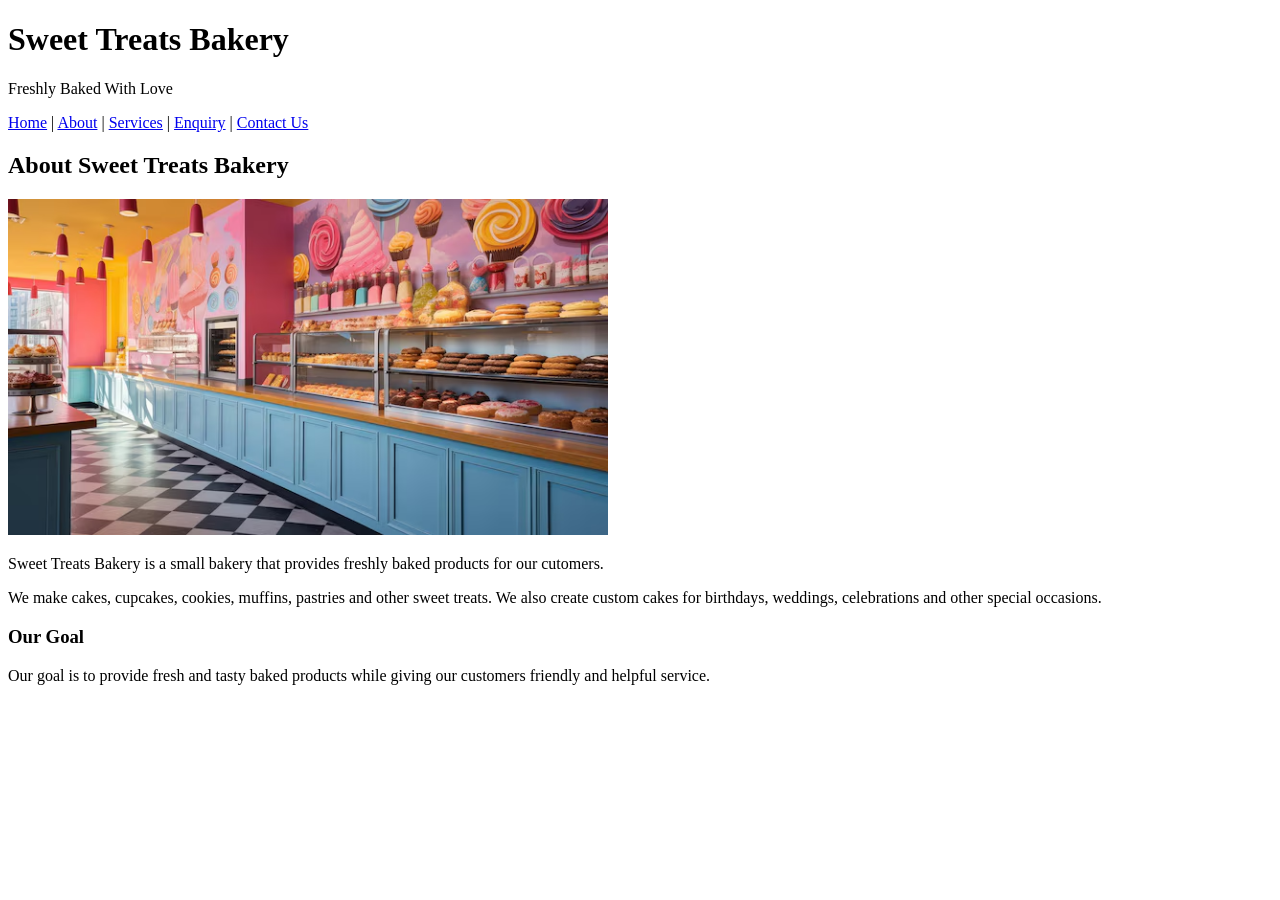
==== About.html @ 43e322ae "Add files via upload" ====
<!DOCTYPE html>
<html>

<head>
	<title> About Us - Sweet Treats Bakery </title>
</head>

<body> 

	<header>
		<h1> Sweet Treats Bakery </h1>
		<p> Freshly Baked With Love </p>
	</header>

	<nav>
		<a href= "index.html">Home</a> |
		<a href="About.html">About</a> |
		<a href="Services.html">Services</a> |
		<a href="Enquiry.html">Enquiry</a> |
		<a href="Contact Us.html">Contact Us</a>
	</nav>

	<main>

		<h2>About Sweet Treats Bakery</h2>

		<img src="bakery.avif" alt="Sweet Treats Bakery cake" width="600">

		<p>
			Sweet Treats Bakery is a small bakery that provides freshly baked products for our cutomers.
		</p>

		<p>
			We make cakes, cupcakes, cookies, muffins, pastries and other sweet treats. We also create custom cakes for birthdays, weddings, celebrations and other special occasions.
		</p>

		<h3> Our Goal</h3>

		<p>
			Our goal is to provide fresh and tasty baked products while giving our customers friendly and helpful service.
		</p>
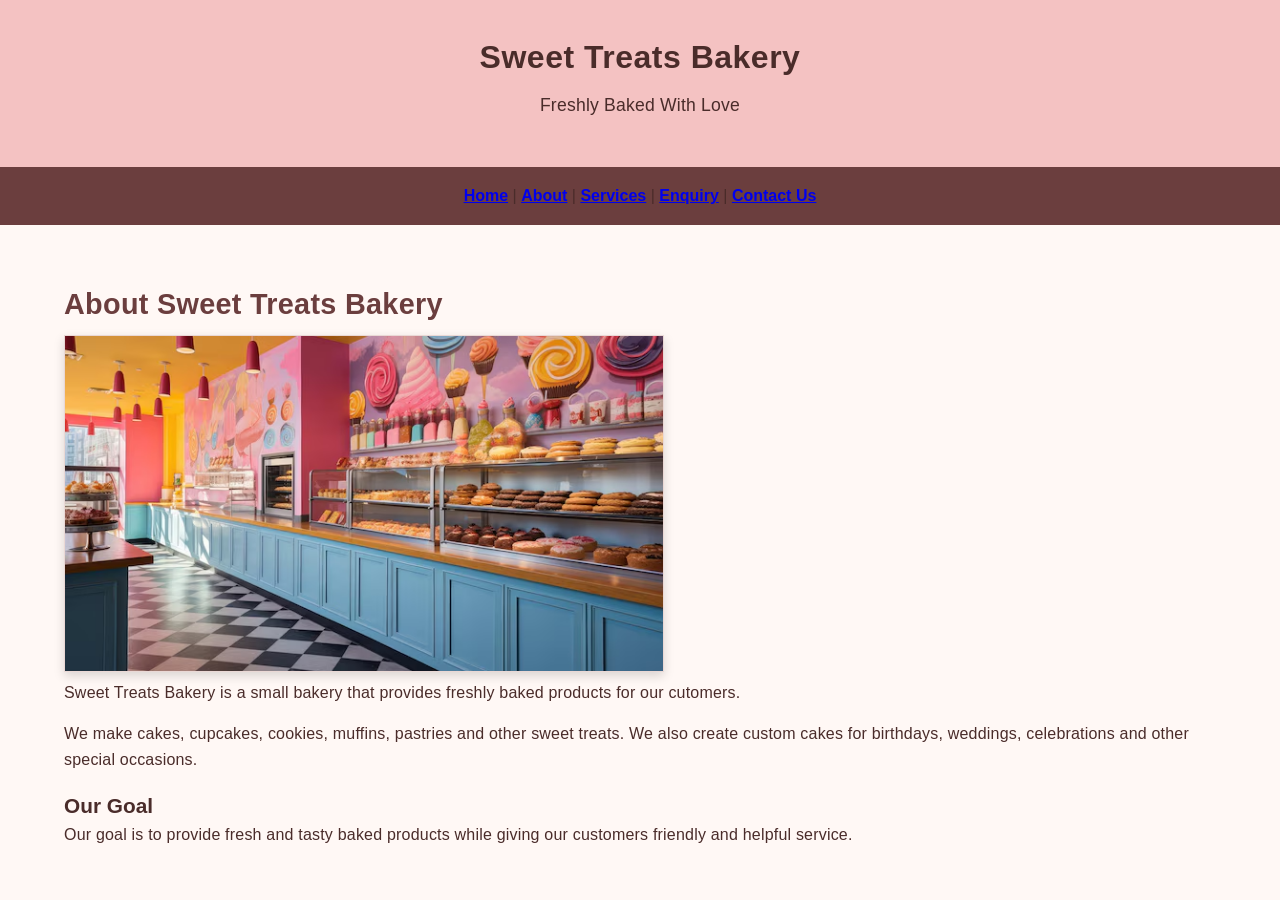
==== commit d15b3d48: "Add files via upload" ====
--- a/About.html
+++ b/About.html
@@ -2,7 +2,9 @@
 <html>
 
 <head>
+	<meta name= "viewport" content= "width=device-width, initial-scale= 1.0">
 	<title> About Us - Sweet Treats Bakery </title>
+	<link rel= "stylesheet" href= "style.css">
 </head>
 
 <body> 
--- a/style.css
+++ b/style.css
@@ -0,0 +1,331 @@
+/* CSS Reset */
+
+* {
+   margin: 0;
+   padding: 0;
+   box-sizing: border-box;
+}
+
+
+/* Base style */
+
+body {
+    font-family: Arial, sans-serif;
+    font-size: 1rem;
+    line-height: 1.6;
+    color: #4a2c2a;
+    background-color: #fff8f5;
+}
+
+
+header {
+	background-color: #f4c2c2;
+	text-align: center;
+	padding: 2rem;
+}
+
+
+header h1 {
+	font-size: 2rem;
+	margin-bottom: 0.5rem;
+}
+
+
+header p {
+	font-size: 1.1rem;
+}
+
+
+nav {
+    background-color: #6b3e3e;
+    padding: 1rem;
+    text-align: center;
+}
+
+
+nav a:hover {
+	text-decoration: underline;
+}
+
+
+main { 
+     width: 90%;
+     max-width: 1200px;
+     margin: auto;
+     padding: 2rem 0;
+}
+
+
+h2 {
+   color: #6b3e3e;
+   font-size: 1.8rem;
+   margin-top: 1.5rem;
+   margin-bottom: 0.5rem;
+}
+
+
+p {
+   margin-bottom: 1rem;
+}
+
+
+img {
+    max-width: 100%;
+    height: auto;
+}
+
+/* Typography */
+
+h1 {
+    font-size: 2.2rem;
+    font-weight: bold;
+    letter-spacing: 0.5px;
+}
+
+h2 {
+    font-size: 1.8rem;
+    font-weight: bold;
+    letter-spacing: 0.3px;
+}
+
+h3 {
+    font-size: 1.3rem;
+    font-weight: bold;
+}
+
+p {
+    font-size: 1rem;
+    line-height: 1.6;
+    letter-spacing: 0.2px;
+}
+
+nav a {
+    font-size: 1rem;
+    font-weight: bold;
+}
+
+/* Desktop Layout */
+
+.home-main {
+    display: grid;
+    grid-template-columns: 1fr 1fr;
+    gap: 2rem;
+    align-items: start;
+}
+
+.home-main h2 {
+    grid-column: 1;
+}
+
+.home-main img {
+    grid-column: 2;
+    grid-row: 1 / span 4;
+    width: 100%;
+    max-width: 500px;
+    justify-self: center;
+    border-radius: 10px;
+}
+
+.home-main h3 {
+    grid-column: 1;
+}
+
+.home-main ul {
+    grid-column: 1;
+    padding-left: 1.5rem;
+}
+
+/* Visual Styling */
+
+.card {
+    border: 1px solid #ead8d5;
+    box-shadow: 0 3px 8px rgba(0, 0, 0, 0.1);
+}
+
+button,
+input [type="submit"] {
+    background-color: #6b3e3e;
+    color: white;
+    border: none;
+    padding: 0.75rem 1.2rem;
+    border-radius: 6px;
+    cursor: pointer;
+}
+
+button:hover,
+input[type="submit"] :hover {
+    background-color: #4a2c2a;
+}
+
+input:focus,
+textarea:focus,
+select:focus {
+    outline: 2px solid #f4c2c2;
+}
+
+/* Visual Styling */
+
+main img {
+    border: 1px solid #ead8d5;
+    box-shadow: 0 4px 10px rgba(0, 0, 0, 0.15);
+}
+
+nav a:hover {
+    color: #f4c2c2;
+    text-decoration: underline;
+}
+
+input,
+textarea,
+select {
+    border: 1px solid #c9aaa6;
+    border-radius: 5px;
+    padding: 0.6rem;
+}
+
+input:focus,
+textarea:focus,
+select:focus {
+    outline: 2px solid #f4c2c2;
+}
+
+button:hover,
+input[type="submit"]:hover {
+    background-color: #4a2c2a;
+}
+
+/* Enquiry Form */
+
+form {
+    max-width: 600px;
+    margin-top: 1.5rem;
+}
+
+label{
+    font-weight: bold;
+    display: block;
+    margin-bottom: 0.4rem;
+}
+
+input,
+textarea,
+select {
+    width: 100%;
+    padding: 0.7rem;
+    margin-bottom: 1rem;
+    border: 1px solid #c9aaa6;
+    border-radius: 5px;
+    font-family: Arial, sans-serif;
+    font-size: 1rem;
+}
+
+textarea {
+    resize: vertical;
+}
+
+input[type="submit"] {
+    width: auto;
+    background-color: #6b3e3e;
+    color: white;
+    border: none;
+    padding: 0.75rem 1.5rem;
+    border-radius: 6px;
+    cursor: pointer;
+}
+
+input[type="submit"]:hover {
+    background-color: #4a2c2a;
+}
+
+/* Tablet */
+
+@media (max-width: 900px) {
+
+    .home-main {
+        grid-template-columns: 1fr;
+    }
+
+    .home-main img {
+        grid-column: 1;
+        grid-row: auto;
+        max-width: 600px;
+        margin: auto;
+    }
+
+    main {
+        width: 90%;
+    }
+
+    nav a {
+        margin: 0 0.4rem;
+    }
+}
+
+/* Mobile */
+@media (max-width: 600px) {
+
+    header {
+        padding: 1.5rem 1rem;
+    }
+
+    header h1 {
+        font-size: 1.8rem;
+    }
+
+    header p {
+        font-size: 1rem;
+    }
+
+    nav {
+        padding: 0.8rem;
+    }
+
+    nav a {
+        display: block;
+        margin: 0.5rem 0;
+    }
+
+    main {
+        width: 90%;
+        padding: 1.5rem 0;
+    }
+
+    h2 {
+        font-size: 1.5rem;
+    }
+
+    h3 {
+        font-size: 1.2rem;
+    }
+
+    p {
+        font-size: 0.95rem;
+    }
+
+    .home-main {
+        grid-template-columns: 1fr;
+        gap: 1rem;
+    }
+
+    .home-main img {
+        width: 100%;
+    }
+}
+
+/* Relative Units */
+
+main {
+    width: 90%;
+    max-width: 1200px;
+    margin: 0 auto;
+}
+
+img {
+    max-width: 100%;
+    height: auto;
+}
+
+form {
+    width: 100%;
+    max-width: 600px;
+}
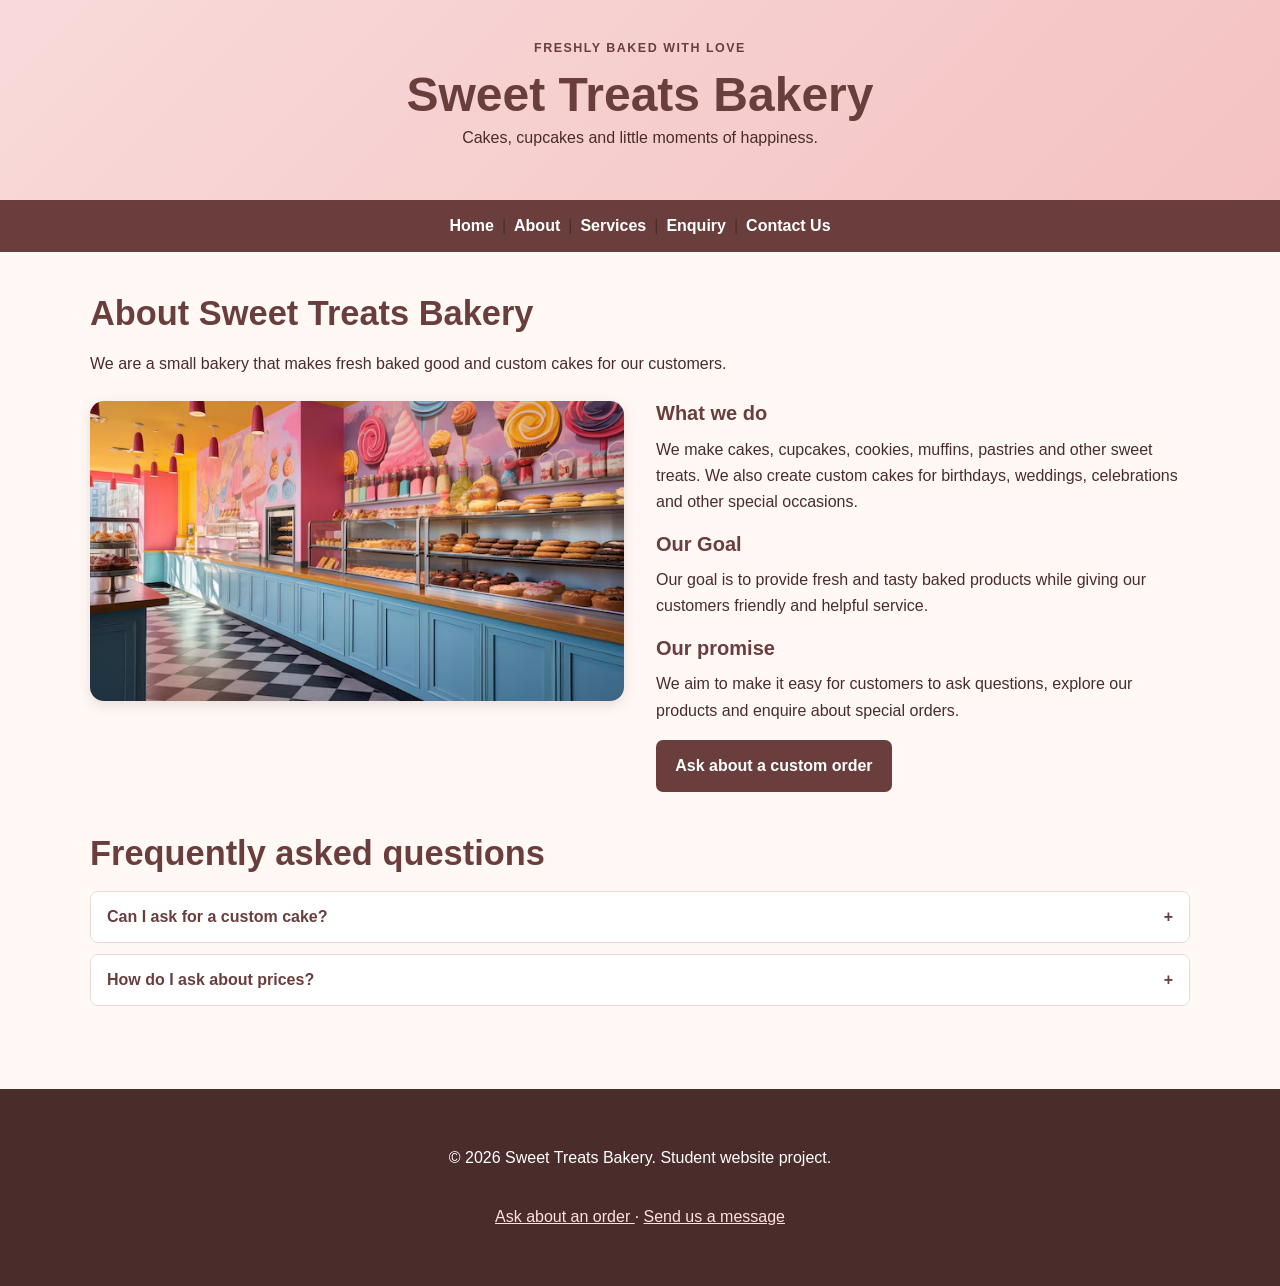
==== commit 80b3dfdd: "Add files via upload" ====
--- a/About.html
+++ b/About.html
@@ -1,20 +1,47 @@
 <!DOCTYPE html>
-<html>
+
+<html lang="en">
 
 <head>
-	<meta name= "viewport" content= "width=device-width, initial-scale= 1.0">
-	<title> About Us - Sweet Treats Bakery </title>
-	<link rel= "stylesheet" href= "style.css">
+
+	<meta charset="utf-8"/>
+
+	<meta content="width=device-width, initial-scale=1.0" name="viewport"/>
+
+	<title> About Us | Sweet Treats Bakery </title>
+
+	<meta content="Learn about Sweet Treats Bakery, our baked goods, custom cakes and customer service." name="description"/>
+
+	<meta content="Sweet Treats Bakery, cakes cupcakes, cookies, custom cakes, Cape Town bakery" name="keywords"/>
+
+	<meta content="Website Part 3" name="author"/>
+
+	<meta content="index, follow" name="robots"/>
+
+	<link href="style.css" rel="stylesheet"/>
+
+	<script defer="" src="script.js">
+
+     </script>
+
 </head>
 
 <body> 
 
-	<header>
-		<h1> Sweet Treats Bakery </h1>
-		<p> Freshly Baked With Love </p>
+	<a class="skip-link" href="#main-content"> Skip to content </a>
+
+	<header class="site-header">
+
+	   <p class="eyebrow"> Freshly baked with love </p>
+
+	   <h1> Sweet Treats Bakery </h1>
+
+	   <p> Cakes, cupcakes and little moments of happiness. </p>
+
 	</header>
 
-	<nav>
+	<nav aria-label="Main navigation" class="site-nav">
+
 		<a href= "index.html">Home</a> |
 		<a href="About.html">About</a> |
 		<a href="Services.html">Services</a> |
@@ -22,15 +49,23 @@
 		<a href="Contact Us.html">Contact Us</a>
 	</nav>
 
-	<main>
+	<main class="container" id="main-content">
+
+	    <section class="page-intro">
 
 		<h2>About Sweet Treats Bakery</h2>
 
-		<img src="bakery.avif" alt="Sweet Treats Bakery cake" width="600">
+		<p> We are a small bakery that makes fresh baked good and custom cakes for our customers. </p>
 
-		<p>
-			Sweet Treats Bakery is a small bakery that provides freshly baked products for our cutomers.
-		</p>
+		</section>
+
+		<div class="two-column">
+
+		<img alt="Freshly baked treats displayed at a bakery" class="rounded-image" src="bakery.avif"/>
+
+		<section>
+
+		<h3> What we do </h3>
 
 		<p>
 			We make cakes, cupcakes, cookies, muffins, pastries and other sweet treats. We also create custom cakes for birthdays, weddings, celebrations and other special occasions.
@@ -38,6 +73,90 @@
 
 		<h3> Our Goal</h3>
 
-		<p>
-			Our goal is to provide fresh and tasty baked products while giving our customers friendly and helpful service.
-		</p>+		<p> Our goal is to provide fresh and tasty baked products while giving our customers friendly and helpful service. </p>
+
+		<h3> Our promise </h3>
+
+		<p> We aim to make it easy for customers to ask questions, explore our products and enquire about special orders. </p>
+
+		<a class="button" href="Enquiry.html"> Ask about a custom order </a>
+
+	</section>
+
+     </div>
+
+      		<section class="faq-section">
+
+			<h2> Frequently asked questions </h2>
+
+		<div class="accordion">
+
+			<button aria-expanded="flase" class="accordion-trigger"> 
+
+			Can I ask for a custom cake?
+
+			<span aria-hidden="true">
+
+		  	+
+
+		</span>
+
+	      </button>
+
+	      <div class="accordion-panel" hidden="">
+
+		<p> Yes. Complete the enquiry form with your event date, preferred design and any details you already know. </p>
+
+		</div>
+
+		</div>
+
+		<div class="accordion">
+
+		  <button aria-expanded="false" class="accordion-trigger">
+
+			How do I ask about prices?
+
+		    	<span aria-hidden="true">
+
+			+
+	
+		    </span>
+
+		</button>
+
+		<div class="accordion-panel" hidden="">
+
+		<p> Send us an enquiry with the product, quantity and any special requests. We can then discuss the details. </p>
+
+		</div>
+
+		</div>
+
+	      </section>
+
+	    </main>
+
+	    <footer class="site-footer">
+
+	    <p> ©
+
+	    <span id="year"> 2026 </span>
+
+		Sweet Treats Bakery. Student website project. </p>
+
+	     <p> 
+
+		<a href="Enquiry.html"> Ask about an order </a>
+
+		·
+
+		<a href="Contact Us.html"> Send us a message </a>
+
+		</p>
+
+	      </footer>
+
+	  </body>
+
+      </html>
--- a/style.css
+++ b/style.css
@@ -1,331 +1,547 @@
-/* CSS Reset */
-
-* {
-   margin: 0;
-   padding: 0;
-   box-sizing: border-box;
-}
-
-
-/* Base style */
-
-body {
-    font-family: Arial, sans-serif;
-    font-size: 1rem;
-    line-height: 1.6;
-    color: #4a2c2a;
-    background-color: #fff8f5;
-}
-
-
-header {
-	background-color: #f4c2c2;
-	text-align: center;
-	padding: 2rem;
-}
-
-
-header h1 {
-	font-size: 2rem;
-	margin-bottom: 0.5rem;
-}
-
-
-header p {
-	font-size: 1.1rem;
-}
-
-
-nav {
-    background-color: #6b3e3e;
-    padding: 1rem;
-    text-align: center;
-}
-
-
-nav a:hover {
-	text-decoration: underline;
-}
-
-
-main { 
-     width: 90%;
-     max-width: 1200px;
-     margin: auto;
-     padding: 2rem 0;
-}
-
-
-h2 {
-   color: #6b3e3e;
-   font-size: 1.8rem;
-   margin-top: 1.5rem;
-   margin-bottom: 0.5rem;
-}
-
-
-p {
-   margin-bottom: 1rem;
-}
-
-
-img {
-    max-width: 100%;
-    height: auto;
-}
-
-/* Typography */
-
-h1 {
-    font-size: 2.2rem;
-    font-weight: bold;
-    letter-spacing: 0.5px;
-}
-
-h2 {
-    font-size: 1.8rem;
-    font-weight: bold;
-    letter-spacing: 0.3px;
-}
-
-h3 {
-    font-size: 1.3rem;
-    font-weight: bold;
-}
-
-p {
-    font-size: 1rem;
-    line-height: 1.6;
-    letter-spacing: 0.2px;
-}
-
-nav a {
-    font-size: 1rem;
-    font-weight: bold;
-}
-
-/* Desktop Layout */
-
-.home-main {
-    display: grid;
-    grid-template-columns: 1fr 1fr;
-    gap: 2rem;
-    align-items: start;
-}
-
-.home-main h2 {
-    grid-column: 1;
-}
-
-.home-main img {
-    grid-column: 2;
-    grid-row: 1 / span 4;
-    width: 100%;
-    max-width: 500px;
-    justify-self: center;
-    border-radius: 10px;
-}
-
-.home-main h3 {
-    grid-column: 1;
-}
-
-.home-main ul {
-    grid-column: 1;
-    padding-left: 1.5rem;
-}
-
-/* Visual Styling */
-
-.card {
-    border: 1px solid #ead8d5;
-    box-shadow: 0 3px 8px rgba(0, 0, 0, 0.1);
-}
-
-button,
-input [type="submit"] {
-    background-color: #6b3e3e;
-    color: white;
-    border: none;
-    padding: 0.75rem 1.2rem;
-    border-radius: 6px;
-    cursor: pointer;
-}
-
-button:hover,
-input[type="submit"] :hover {
-    background-color: #4a2c2a;
-}
-
-input:focus,
-textarea:focus,
-select:focus {
-    outline: 2px solid #f4c2c2;
-}
-
-/* Visual Styling */
-
-main img {
-    border: 1px solid #ead8d5;
-    box-shadow: 0 4px 10px rgba(0, 0, 0, 0.15);
-}
-
-nav a:hover {
-    color: #f4c2c2;
-    text-decoration: underline;
-}
-
-input,
-textarea,
-select {
-    border: 1px solid #c9aaa6;
-    border-radius: 5px;
-    padding: 0.6rem;
-}
-
-input:focus,
-textarea:focus,
-select:focus {
-    outline: 2px solid #f4c2c2;
-}
-
-button:hover,
-input[type="submit"]:hover {
-    background-color: #4a2c2a;
-}
-
-/* Enquiry Form */
-
-form {
-    max-width: 600px;
-    margin-top: 1.5rem;
-}
-
-label{
-    font-weight: bold;
-    display: block;
-    margin-bottom: 0.4rem;
-}
-
-input,
-textarea,
-select {
-    width: 100%;
-    padding: 0.7rem;
-    margin-bottom: 1rem;
-    border: 1px solid #c9aaa6;
-    border-radius: 5px;
-    font-family: Arial, sans-serif;
-    font-size: 1rem;
-}
-
-textarea {
-    resize: vertical;
-}
-
-input[type="submit"] {
-    width: auto;
-    background-color: #6b3e3e;
-    color: white;
-    border: none;
-    padding: 0.75rem 1.5rem;
-    border-radius: 6px;
-    cursor: pointer;
-}
-
-input[type="submit"]:hover {
-    background-color: #4a2c2a;
-}
-
-/* Tablet */
-
-@media (max-width: 900px) {
-
-    .home-main {
-        grid-template-columns: 1fr;
-    }
-
-    .home-main img {
-        grid-column: 1;
-        grid-row: auto;
-        max-width: 600px;
-        margin: auto;
-    }
-
-    main {
-        width: 90%;
-    }
-
-    nav a {
-        margin: 0 0.4rem;
-    }
-}
-
-/* Mobile */
-@media (max-width: 600px) {
-
-    header {
-        padding: 1.5rem 1rem;
-    }
-
-    header h1 {
-        font-size: 1.8rem;
-    }
-
-    header p {
-        font-size: 1rem;
-    }
-
-    nav {
-        padding: 0.8rem;
-    }
-
-    nav a {
-        display: block;
-        margin: 0.5rem 0;
-    }
-
-    main {
-        width: 90%;
-        padding: 1.5rem 0;
-    }
-
-    h2 {
-        font-size: 1.5rem;
-    }
-
-    h3 {
-        font-size: 1.2rem;
-    }
-
-    p {
-        font-size: 0.95rem;
-    }
-
-    .home-main {
-        grid-template-columns: 1fr;
-        gap: 1rem;
-    }
-
-    .home-main img {
-        width: 100%;
-    }
-}
-
-/* Relative Units */
-
-main {
-    width: 90%;
-    max-width: 1200px;
-    margin: 0 auto;
-}
-
-img {
-    max-width: 100%;
-    height: auto;
-}
-
-form {
-    width: 100%;
-    max-width: 600px;
+/* Sweet Treats Bakery - Part 3 */
+
+:root {
+    --brown: #6b3e3e;
+    --dark: #4a2c2a;
+   --pink: #f4c2c2;
+    --cream: #fff8f5;
+    --white: #fff; 
+    --border: #ead8d5;
+    --muted: #725b58;
+    --shadow: 0 4px 14px rgba(74,44,42,.12);
+}
+
+* {
+    box-sizing: border-box;
+    margin: 0;
+    padding: 0;
+}
+
+html {
+    scroll-behavior: smooth;
+}
+
+body {
+    font-family: Arial, Helvetica, sans-serif;
+    font-size: 16px;
+    line-height: 1.65;
+    color: var(--dark);
+    background: var(--cream);
+}
+
+img {
+    display: block;
+    max-width: 100%;
+    height: auto;
+}
+
+a {
+    color: var(--brown);
+}
+
+a:focus-visible,button:focus-visible,input:focus-visible,textarea:focus-visible,select::focus {
+    outline: 3px solid #b35d76;
+    outline-offset: 3px;
+}
+
+h1,h2,h3 {
+    line-height: 1.25;
+    color: var(--brown);
+}
+
+h1 {
+    font-size: clamp(2rem,5vw,3rem);
+}
+
+h2 {
+    font-size: clamp(1.6rem,3vw,2.15rem);
+    margin-bottom: 1rem;
+}
+
+h3 {
+    font-size: 1.25rem;
+    margin-bottom: .65rem;
+}
+
+p {
+    margin-bottom: 1rem;
+}
+
+ul {
+    padding-left: 1.4rem;
+    margin-bottom: 1.2rem;
+}
+
+.site-header {
+    text-align: center;
+    padding: 2.4rem 1rem 2rem;
+    background: linear-gradient(135deg,#f9dada,var(--pink));
+}
+
+.eyebrow {
+    text-transform: uppercase;
+    letter-spacing: .12em;
+    font-size: .78rem;
+    font-weight: 700;
+    color: var(--brown);
+    margin-bottom: .4rem;
+}
+
+.site-nav {
+    display: flex;
+    flex-wrap: wrap;
+    justify-content: center;
+    gap: .25rem .5rem;
+    background: var(--brown);
+    padding: .8rem 1rem;
+}
+
+.site-nav a {
+    color: #fff;
+    text-decoration: none;
+    font-weight: 700;
+    border-radius: 5px;
+}
+
+.site-nav a:hover,.site-nav a:focus-visible {
+    background: #875656;
+    color: #fff;
+}
+
+.skip-link {
+    position: absolute;
+    left: -9999px;
+    top: 0;
+    background: #fff;
+    padding: .8rem;
+    z-index: 100;
+}
+
+.skip-link:focus {
+    left: .5rem;
+    top: .5rem;
+}
+
+.container {
+    width: min(1100px,92%);
+    margin: 0 auto;
+    padding: 2.5rem 0;
+}
+
+.narrow-container {
+    max-width: 760px;
+}
+
+.home-layout {
+    display: grid;
+    grid-template-columns: 1.05fr .95fr;
+    gap: 2rem;
+    align-items: center;
+}
+
+.hero-copy h2 {
+    margin: .3rem 0 1rem;
+}
+
+.hero-image img,.rounded-image {
+    width: 100%;
+    border-radius: 14px;
+    box-shadow: var(--shadow);
+    object-fit: cover;
+}
+
+.hero-image figcaption {
+    font-size: .9rem;
+    color: var(--muted);
+    padding: .5rem .2rem;
+}
+
+.button-row {
+    display: flex;
+    flex-wrap: wrap;
+    gap: .75rem;
+    margin: 1.3rem 0 2rem;
+}
+
+.button {
+    display: inline-block;
+    background: var(--brown);
+    color: #fff;
+    text-decoration: none;
+    border: 0;
+    border-radius: 7px;
+    padding: .8rem 1.2rem;
+    font-weight: 700;
+    font-size: 1rem;
+    cursor: pointer;
+}
+
+.button-light {
+    background: #fff;
+    color: var(--brown);
+    border: 1px solid var(--brown);
+}
+
+.button-light:hover {
+    background: #f9e3e3;
+    color: var(--dark);
+}
+
+.check-list li {
+    margin: .35rem 0;
+}
+
+.welcome-strip {
+    grid-column: 1/-1;
+    background: #f9e3e3;
+    border-radius: 12px;
+    padding: 1.5rem;
+    margin-top: .5rem;
+}
+
+.page-intro {
+    max-width: 780px;
+    margin-bottom: 1.5rem;
+}
+
+.two-column {
+    display: grid;
+    grid-template-columns: 1fr 1fr;
+    gap: 2rem;
+    align-items: start;
+}
+
+.rounded-image {
+    max-height: 460px;
+}
+
+.faq-section {
+    margin-top: 2.5rem;
+}
+
+.accordion {
+    border: 1px solid var(--border);
+    border-radius: 8px;
+    background: #fff;
+    margin: .7rem 0;
+    overflow: hidden;
+}
+
+.accordion-trigger {
+    display: flex;
+    justify-content: space-between;
+    gap: 1rem;
+    width: 100%;
+    border: 0;
+    background: #fff;
+    color: var(--brown);
+    text-align: left;
+    padding: 1rem;
+    font-weight: 700;
+    font-size: 1rem;
+    cursor: pointer;
+}
+
+.accordion-trigger:hover {
+    background: #fff0f0;
+}
+
+.accordion-panel {
+    padding: 0 1rem 1rem;
+}
+
+.accordion-panel p {
+    margin: 0;
+}
+
+.product-tools {
+    display: grid;
+    grid-template-columns: 1fr 1fr;
+    gap: 0.5rem 1rem;
+    max-width: 680px;
+    margin: 1.5rem 0;
+}
+
+.product-tools label {
+    font-weight: bold;
+    align-self: end;
+}
+
+.product-tools input,.product-tools select {
+    width: 100%;
+    padding: 0.7rem;
+    border: 1px solid #c9aaa6;
+    border-radius: 6px;
+    font-size: 1rem;
+    background-color: #fff;
+    color: #4a2c2a;
+}
+
+.product-tools input,.product-tools select {
+    grid-row: 2;
+}
+
+.product-tools .form-note {
+    grid-column: 1/-1;
+}
+
+.product-grid {
+    display: grid;
+    grid-template-columns: repeat(2,minmax(0,1fr));
+    gap: 1.4rem;
+}
+
+.product-card {
+    background: #fff;
+    border: 1px solid var(--border);
+    border-radius: 12px;
+    overflow: hidden;
+    box-shadow: var(--shadow);
+    transition: transform .2s ease,box-shadow .2s ease;
+}
+
+.product-card:hover {
+    transform: translateY(-3px);
+    box-shadow: 0 7px 20px rgba(74,44,42,.16);
+}
+
+.gallery-image {
+    display: block;
+    width: 100%;
+    border: 0;
+    background: #f7e9e6;
+    cursor: zoom-in;
+}
+
+.gallery-image img {
+    width: 100%;
+    height: 240px;
+    object-fit: cover;
+}
+
+.product-card-body {
+    padding: 1.1rem;
+}
+
+.product-card-body p {
+    margin-bottom: .6rem;
+}
+
+.empty-state {
+    padding: 1rem;
+    background: #fff;
+    border: 1px solid var(--border);
+    border-radius: 8px;
+}
+
+.lightbox {
+    position: fixed;
+    inset: 0;
+    background: rgba(30,15,15,.92);
+    z-index: 20;
+    flex-direction: column;
+    align-items: center;
+    justify-content: center;
+    padding: 3rem 1rem 1rem;
+}
+
+.lightbox[hidden] {
+    display: none;
+}
+
+.lightbox img {
+    max-height: 78vh;
+    max-width: min(100%,900px);
+    object-fit: contain;
+    border-radius: 8px;
+}
+
+.lightbox p {
+    color: #fff;
+    margin-top: .8rem;
+}
+
+.lightbox-close {
+    position: absolute;
+    top: 1rem;
+    right: 1rem;
+    color: #fff;
+    background: transparent;
+    border: 0;
+    font-size: 2.5rem;
+    cursor: pointer;
+}
+
+.site-form {
+    background: #fff;
+    padding: 1.5rem;
+    border: 1px solid var(--border);
+    border-radius: 12px;
+    box-shadow: var(--shadow);
+    margin-top: 1.5rem;
+}
+
+.form-group {
+    margin-bottom: 1rem;
+}
+
+.form-group label,.product-tools label {
+    display: block;
+    font-weight: 700;
+    margin-bottom: .35rem;
+}
+
+.form-group input,.form-group select,.form-group textarea,.product-tools input,.product-tool {
+    width: 100%;
+    font: inherit;
+    color: var(--dark);
+    border: 1px solid #c9aaa6;
+    border-radius: 6px;
+    padding: .7rem;
+    background: #fff;
+}
+
+.form-group textarea {
+    resize: vertical;
+}
+
+.form-note {
+    font-size: .9rem;
+    color: var(--muted);
+    margin: .8rem 0 0;
+}
+
+.form-status {
+    margin-top: 1rem;
+    font-weight: 700;
+}
+
+.form-status:empty {
+    display: none;
+}
+
+.hidden-field {
+    position: absolute;
+    left: -9999px;
+}
+
+.contact-details {
+    background: #fff0f0;
+    padding: 1.2rem;
+    border-radius: 10px;
+    margin: 1rem 0;
+}
+
+.contact-details {
+    background: #fff0f0;
+    padding: 1.2rem;
+    border-radius: 10px;
+    margin: 1rem 0;
+}
+
+.contact-details p:last-child {
+    margin-bottom: 0;
+}
+
+.site-footer {
+    margin-top: 2rem;
+    background: var(--dark);
+    color: #fff;
+    text-align: center;
+    padding: 1.5rem 1rem;
+}
+
+.site-footer p {
+    margin: 2rem;
+}
+
+.site-footer a {
+    color: #ffe1e1;
+}
+
+.site-footer a:hover {
+    color: #fff;
+}
+
+.no-scroll {
+    overflow: hidden;
+}
+
+@media (max-width:760px) {
+
+    .product-tools {
+        grid-template-columns: 1fr;
+    }
+
+    .product-tools input,.product-tools select {
+        grid-row: auto;
+    }
+
+    .product-tools .form-note {
+        grid-column: auto;
+    }
+    
+    .container {
+        padding: 1.7rem 0;
+    }
+
+    .home-layout,.two-column {
+        grid-template-columns: 1fr;
+    }
+
+    .hero-image {
+        grid-row: 2;
+    }
+
+    .welcome-strip {
+        grid-column: auto;
+    }
+
+    .site-nav {
+        gap: .2rem;
+    }
+
+    .site-nav a {
+        padding: .5rem .55rem;
+        font-size: .93rem;
+    }
+
+    .product-grid {
+        grid-template-columns: 1fr;
+    }
+
+    .gallery-image img {
+        height: 230px;
+    }
+
+    .product-tools {
+        grid-template-columns: 1fr;
+    }
+
+    .product-tools input,.product-tools select {
+        grid-row: auto;
+    }
+
+    .product-tools .form-note {
+        grid-column: auto;
+    }
+
+    .site-form {
+        padding: 1rem;
+    }
+
+    .button-row {
+        margin-bottom: 1.5rem;
+    }
+}
+
+@media (prefers-reduced-motion: reduce) {
+    html {
+        scroll-behavior: auto;
+    }
+
+    *,*::before,*::after {
+        transition: none !important;
+        animation: none !important;
+    }
 }
